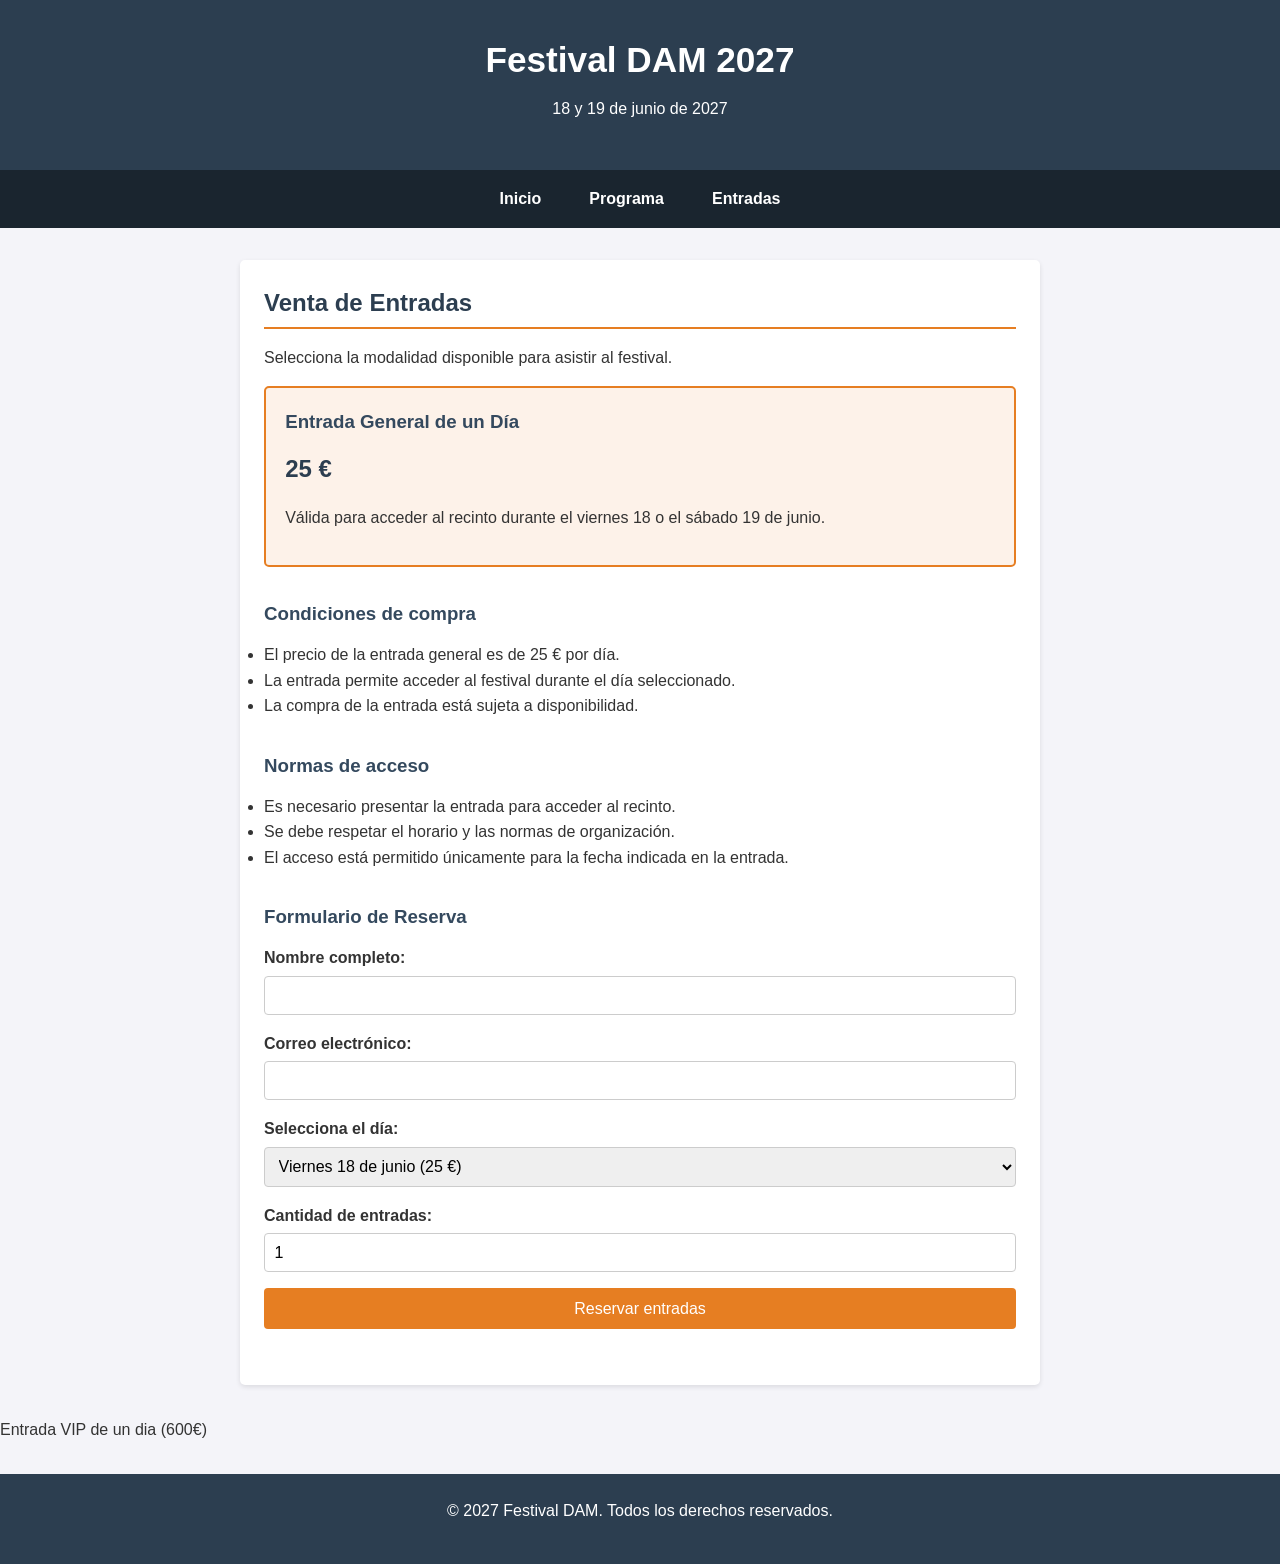
==== entradas.html @ 153cdbd9 "Update entradas.html" ====
<!DOCTYPE html>
<html lang="es">
<head>
    <meta charset="UTF-8">
    <meta name="viewport" content="width=device-width, initial-scale=1.0">
    <title>Festival DAM 2027 - Entradas</title>
    <link rel="stylesheet" href="style.css">
</head>
<body>
    <header>
        <h1>Festival DAM 2027</h1>
        <p>18 y 19 de junio de 2027</p>
    </header>

    <nav>
        <ul>
            <li><a href="index.html">Inicio</a></li>
            <li><a href="programa.html">Programa</a></li>
            <li><a href="entradas.html">Entradas</a></li>
        </ul>
    </nav>

    <main>
        <h2>Venta de Entradas</h2>
        <p>Selecciona la modalidad disponible para asistir al festival.</p>

        <div class="tarjeta-entrada">
            <h3>Entrada General de un Día</h3>
            <p class="precio">25 €</p>
            <p>Válida para acceder al recinto durante el viernes 18 o el sábado 19 de junio.</p>
        </div>

        <section>
            <h3>Condiciones de compra</h3>
            <ul>
                <li>El precio de la entrada general es de 25 € por día.</li>
                <li>La entrada permite acceder al festival durante el día seleccionado.</li>
                <li>La compra de la entrada está sujeta a disponibilidad.</li>
            </ul>
        </section>

        <section>
            <h3>Normas de acceso</h3>
            <ul>
                <li>Es necesario presentar la entrada para acceder al recinto.</li>
                <li>Se debe respetar el horario y las normas de organización.</li>
                <li>El acceso está permitido únicamente para la fecha indicada en la entrada.</li>
            </ul>
        </section>

        <section>
            <h3>Formulario de Reserva</h3>
            <form action="#" method="post">
                <label for="nombre">Nombre completo:</label>
                <input type="text" id="nombre" name="nombre" required>

                <label for="email">Correo electrónico:</label>
                <input type="email" id="email" name="email" required>

                <label for="dia">Selecciona el día:</label>
                <select id="dia" name="dia">
                    <option value="viernes">Viernes 18 de junio (25 €)</option>
                    <option value="sabado">Sábado 19 de junio (25 €)</option>
                </select>

                <label for="cantidad">Cantidad de entradas:</label>
                <input type="number" id="cantidad" name="cantidad" min="1" max="10" value="1" required>

                <button type="submit" class="boton">Reservar entradas</button>
            </form>
        </section>
    </main>
<p>Entrada VIP de un dia (600€)</p>

    <footer>
        <p>© 2027 Festival DAM. Todos los derechos reservados.</p>
    </footer>
</body>
</html>
---- style.css ----
/* Estilos generales */
* {
    box-sizing: border-box;
    margin: 0;
    padding: 0;
}

body {
    font-family: Arial, Helvetica, sans-serif;
    line-height: 1.6;
    background-color: #f4f4f9;
    color: #333;
}

/* Cabecera */
header {
    background-color: #2c3e50;
    color: #ffffff;
    text-align: center;
    padding: 2rem 1rem;
}

header h1 {
    font-size: 2.2rem;
    margin-bottom: 0.5rem;
}

/* Navegación */
nav {
    background-color: #1a252f;
}

nav ul {
    list-style: none;
    display: flex;
    justify-content: center;
}

nav ul li a {
    display: block;
    color: #ffffff;
    text-decoration: none;
    padding: 1rem 1.5rem;
    font-weight: bold;
}

nav ul li a:hover {
    background-color: #e67e22;
}

/* Contenido principal */
main {
    max-width: 800px;
    margin: 2rem auto;
    padding: 1.5rem;
    background-color: #ffffff;
    border-radius: 5px;
    box-shadow: 0 2px 5px rgba(0, 0, 0, 0.1);
}

section {
    margin-bottom: 2rem;
}

h2 {
    color: #2c3e50;
    margin-bottom: 1rem;
    border-bottom: 2px solid #e67e22;
    padding-bottom: 0.3rem;
}

h3 {
    color: #34495e;
    margin-bottom: 0.8rem;
}

p {
    margin-bottom: 1rem;
}

/* Elementos específicos */
.eslogan {
    font-size: 1.2rem;
    font-weight: bold;
    color: #e67e22;
}

.boton {
    display: inline-block;
    background-color: #e67e22;
    color: #ffffff;
    padding: 0.7rem 1.2rem;
    text-decoration: none;
    border: none;
    border-radius: 4px;
    font-size: 1rem;
    cursor: pointer;
}

.boton:hover {
    background-color: #d35400;
}

/* Tablas del programa */
table {
    width: 100%;
    border-collapse: collapse;
    margin-bottom: 1.5rem;
}

th, td {
    border: 1px solid #ddd;
    padding: 0.8rem;
    text-align: left;
}

th {
    background-color: #2c3e50;
    color: #ffffff;
}

.cabeza-cartel {
    background-color: #fdf2e9;
    font-weight: bold;
}

/* Tarjeta y formulario de entradas */
.tarjeta-entrada {
    border: 2px solid #e67e22;
    padding: 1.2rem;
    border-radius: 5px;
    margin-bottom: 2rem;
    background-color: #fdf2e9;
}

.precio {
    font-size: 1.5rem;
    font-weight: bold;
    color: #2c3e50;
}

form {
    display: flex;
    flex-direction: column;
}

label {
    margin-bottom: 0.3rem;
    font-weight: bold;
}

input, select {
    padding: 0.6rem;
    margin-bottom: 1rem;
    border: 1px solid #ccc;
    border-radius: 4px;
    font-size: 1rem;
}

/* Pie de página */
footer {
    text-align: center;
    padding: 1.5rem;
    background-color: #2c3e50;
    color: #ffffff;
    margin-top: 2rem;
}
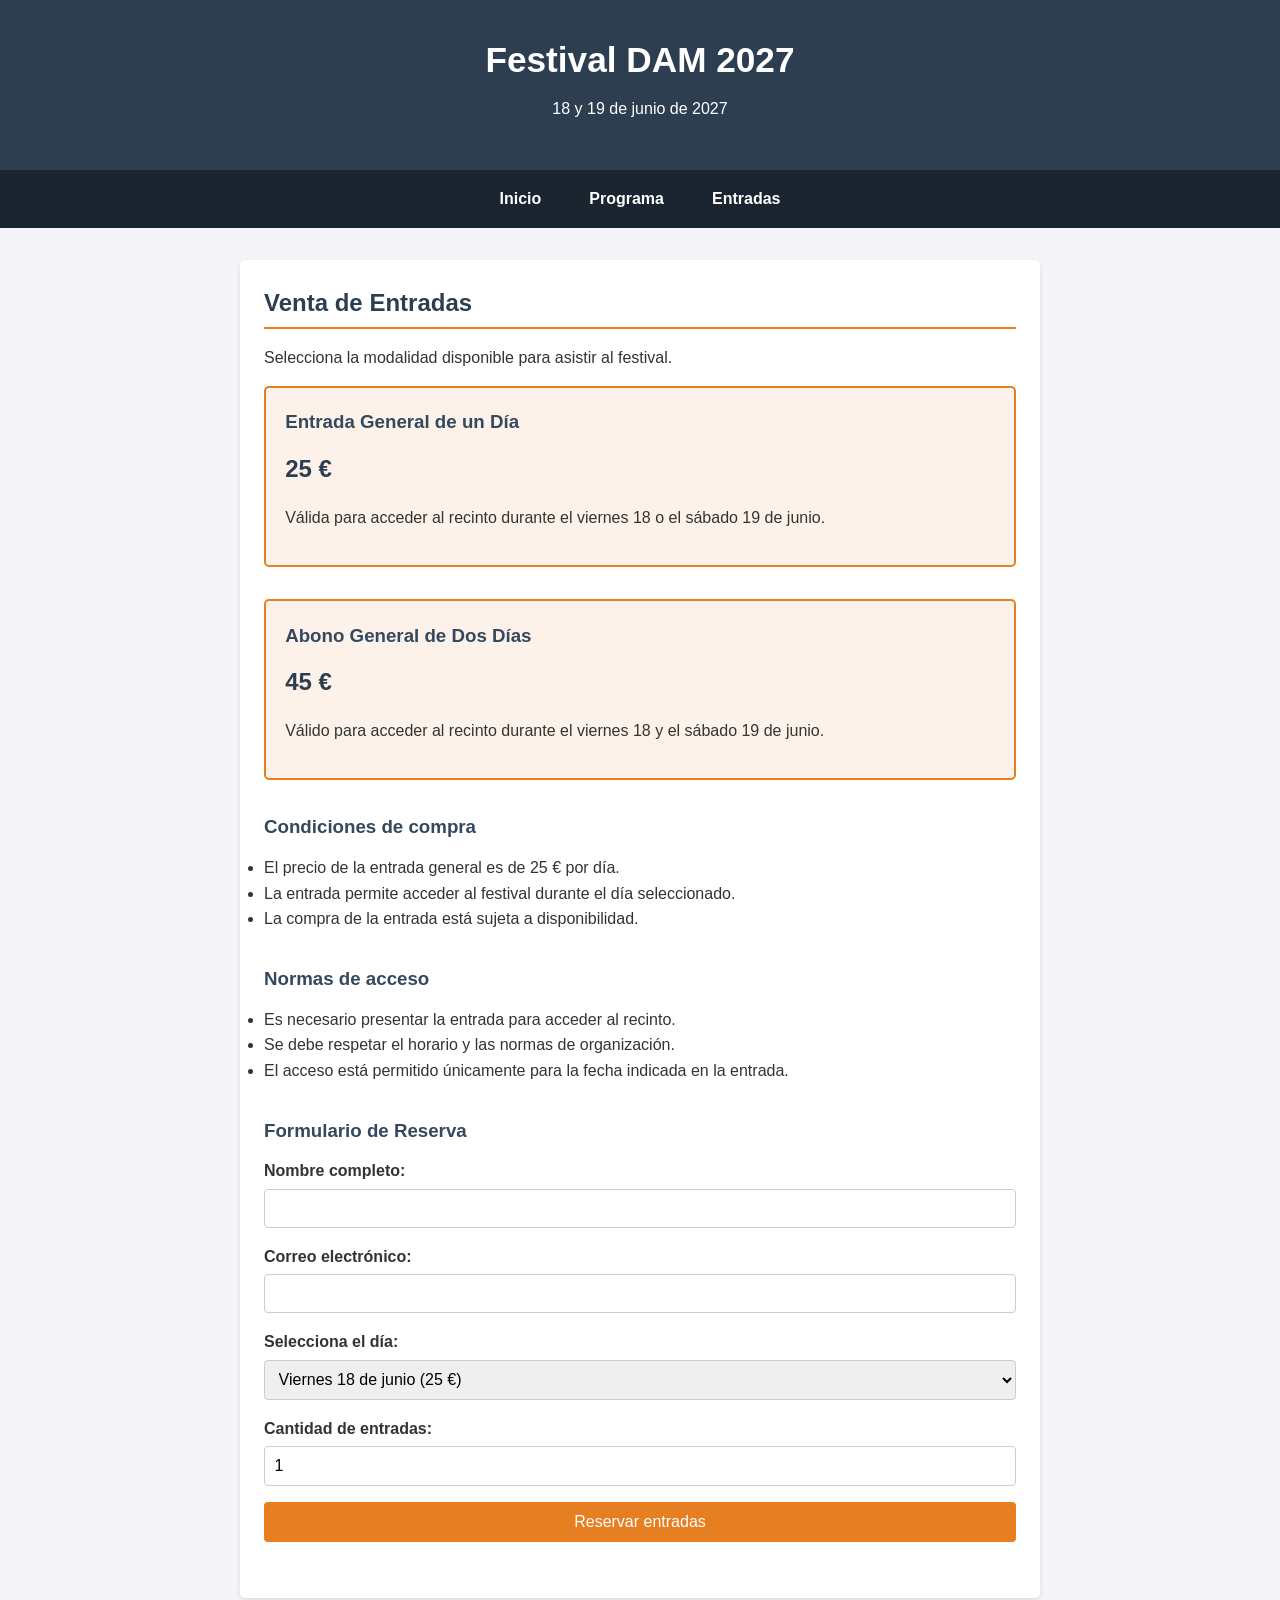
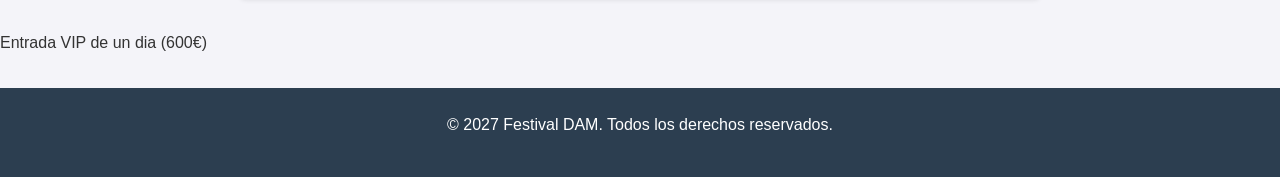
==== commit 555acff0: "Merge branch 'main' into feature/abono-dos-dias" ====
--- a/entradas.html
+++ b/entradas.html
@@ -30,6 +30,12 @@
             <p class="precio">25 €</p>
             <p>Válida para acceder al recinto durante el viernes 18 o el sábado 19 de junio.</p>
         </div>
+
+	<div class="tarjeta-entrada">
+   	    <h3>Abono General de Dos Días</h3>
+            <p class="precio">45 €</p>
+            <p>Válido para acceder al recinto durante el viernes 18 y el sábado 19 de junio.</p>
+	</div>
 
         <section>
             <h3>Condiciones de compra</h3>
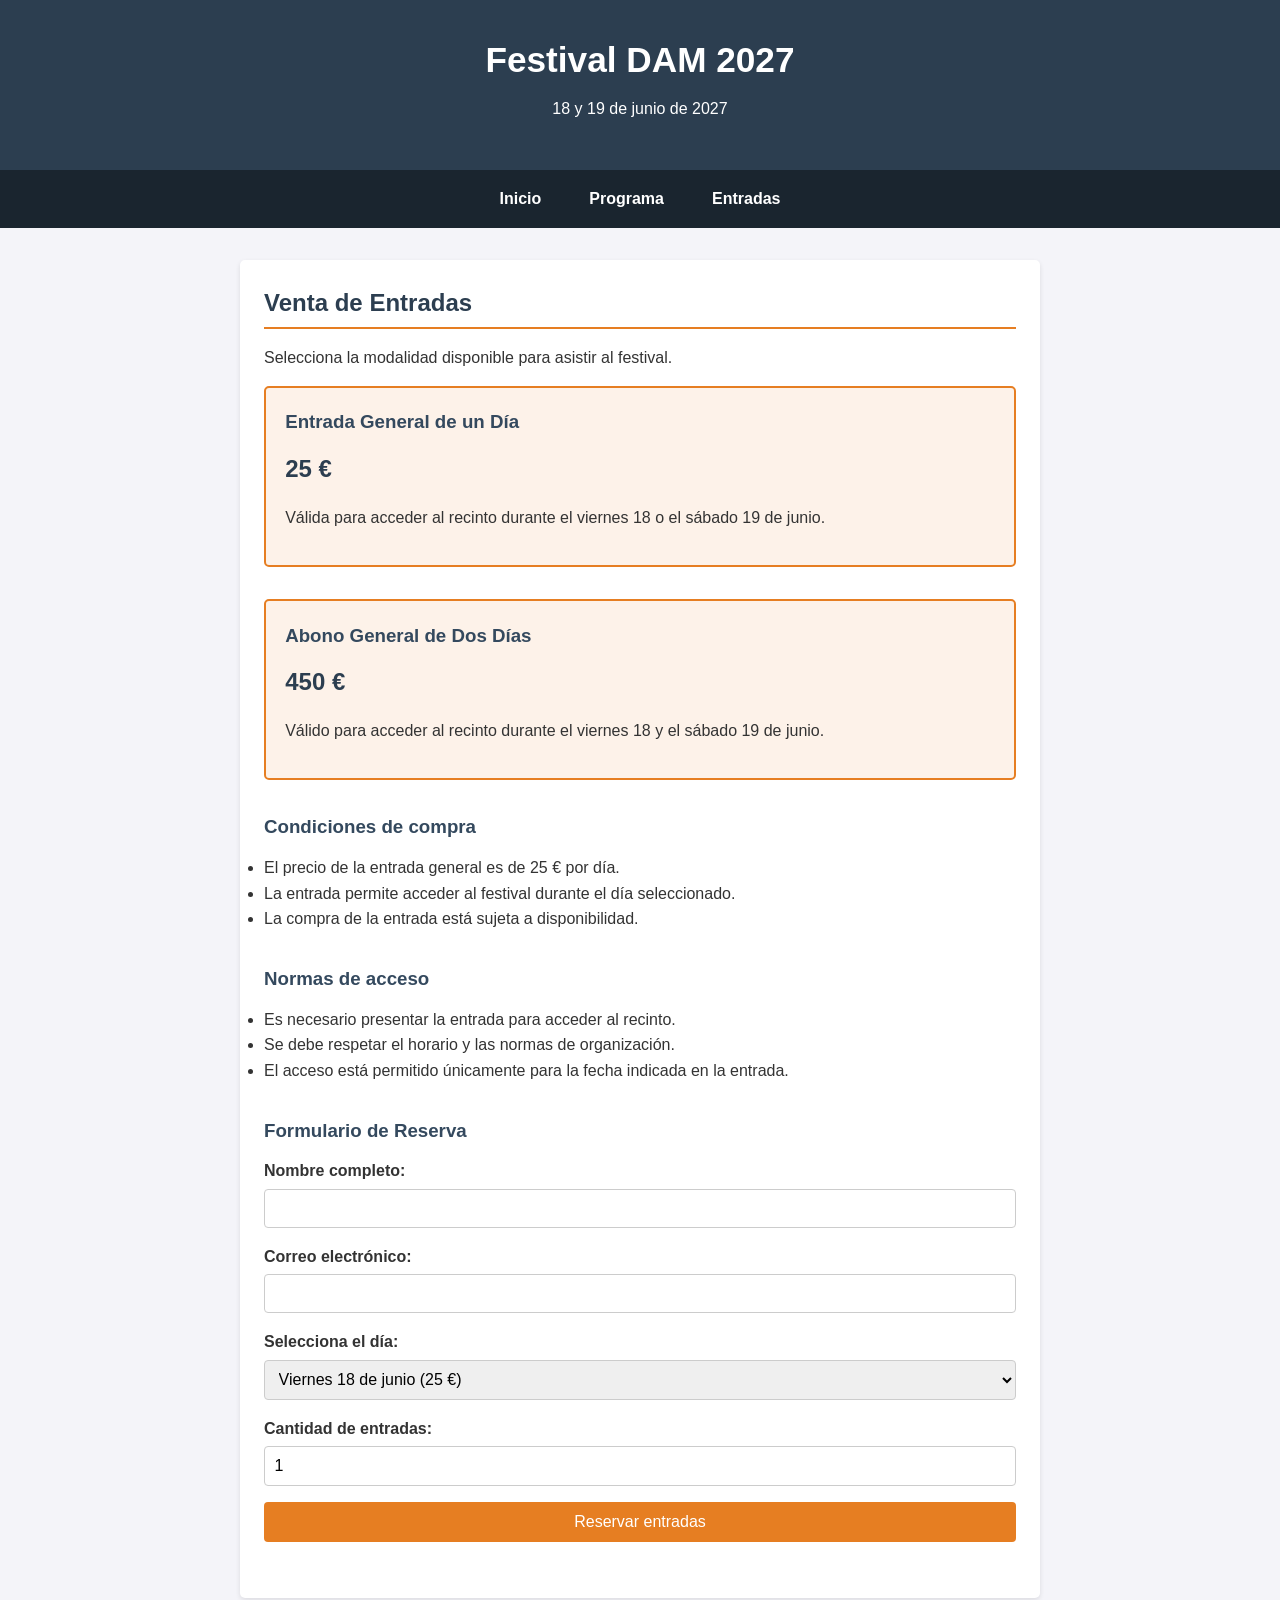
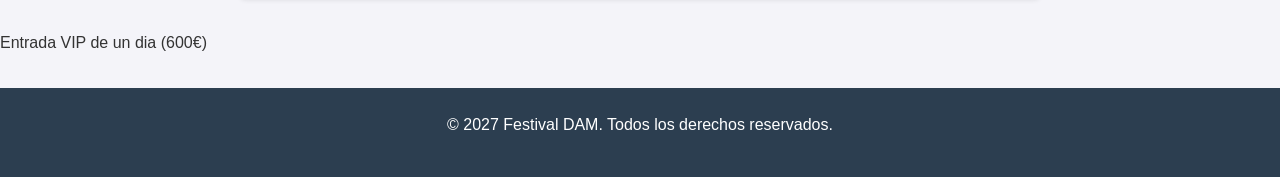
==== commit 1a88920c: "introducir error en abono general de 2 dias" ====
--- a/entradas.html
+++ b/entradas.html
@@ -33,7 +33,7 @@
 
 	<div class="tarjeta-entrada">
    	    <h3>Abono General de Dos Días</h3>
-            <p class="precio">45 €</p>
+            <p class="precio">450 €</p>
             <p>Válido para acceder al recinto durante el viernes 18 y el sábado 19 de junio.</p>
 	</div>
 
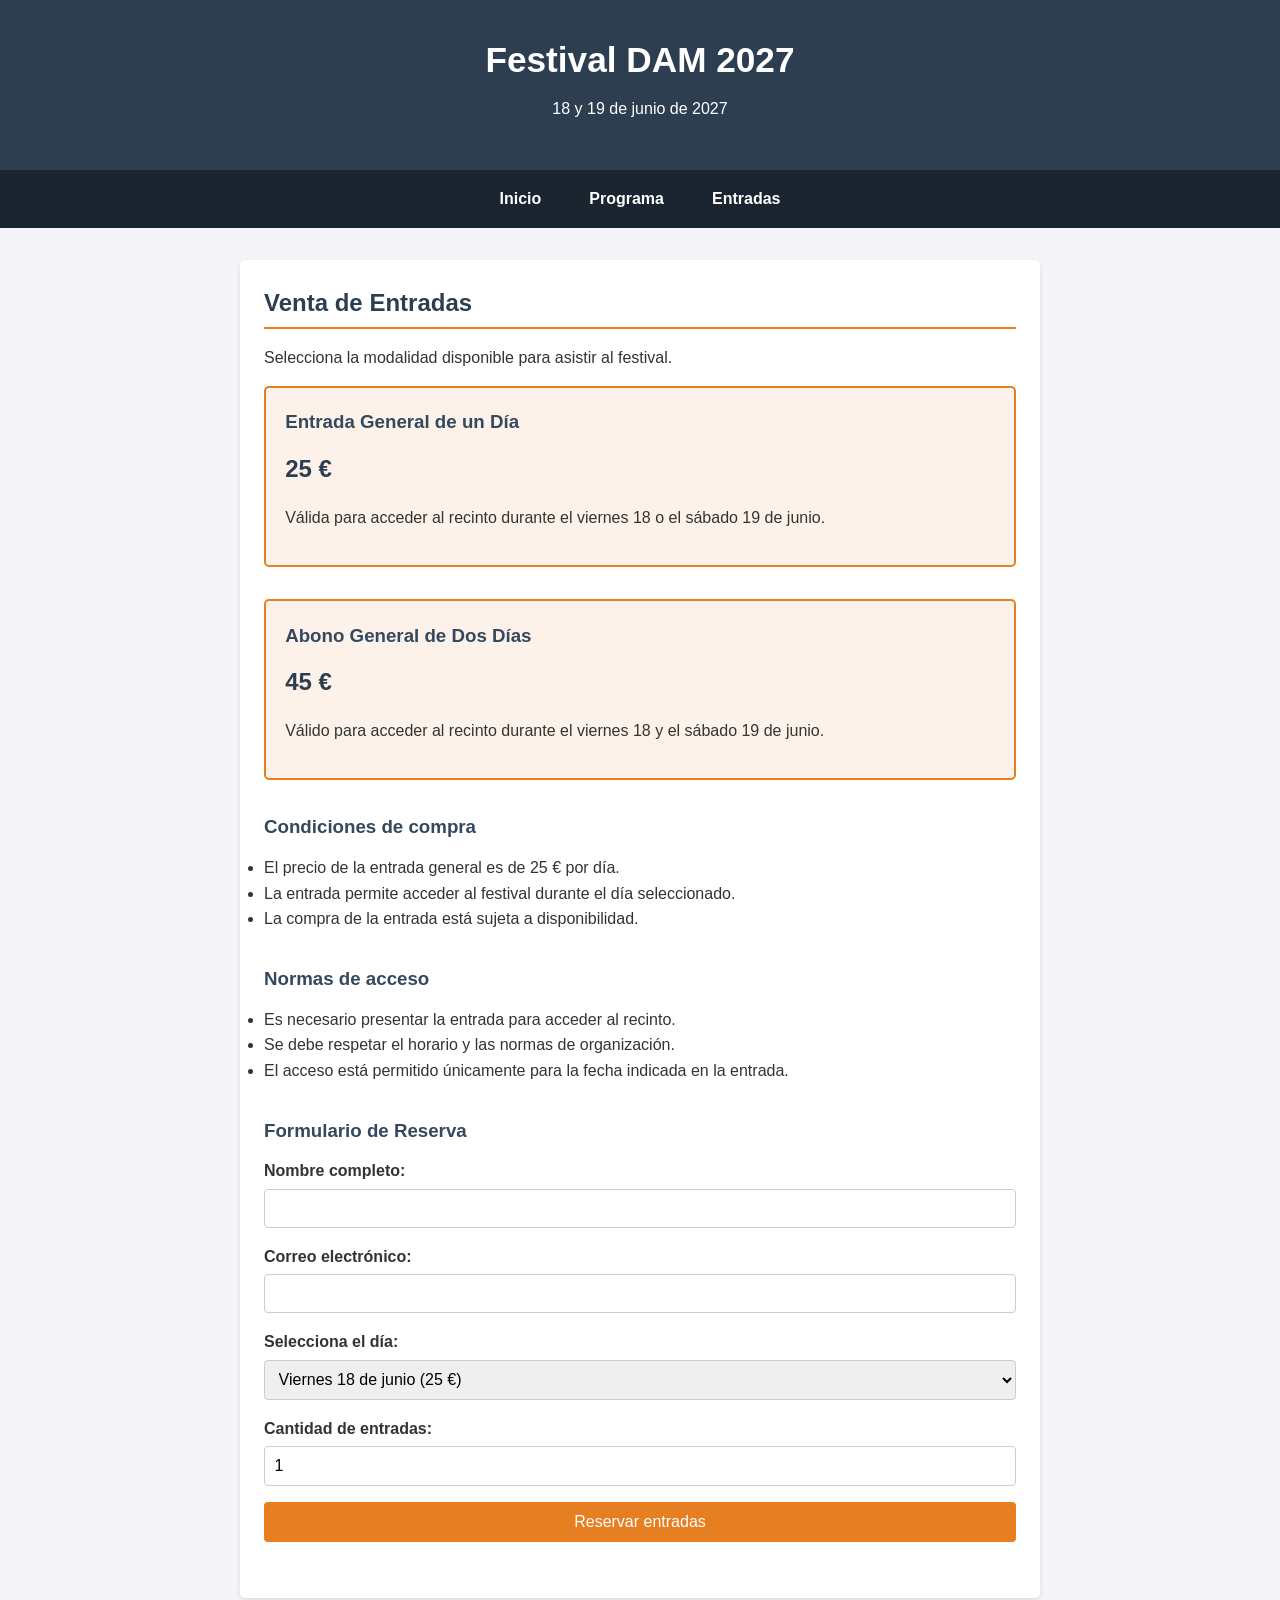
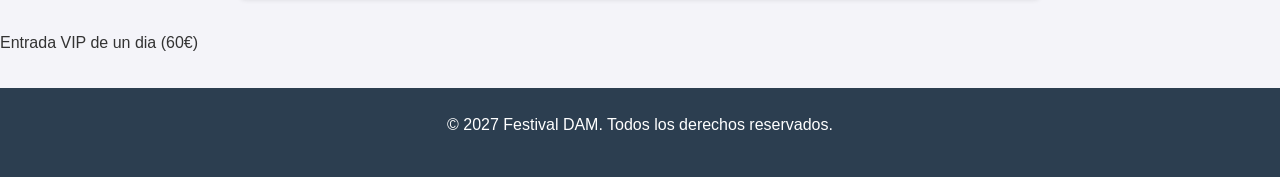
==== commit 3a170710: "Update entradas.html entradas puestas a 60 tras un fallo mio" ====
--- a/entradas.html
+++ b/entradas.html
@@ -33,7 +33,7 @@
 
 	<div class="tarjeta-entrada">
    	    <h3>Abono General de Dos Días</h3>
-            <p class="precio">450 €</p>
+            <p class="precio">45 €</p>
             <p>Válido para acceder al recinto durante el viernes 18 y el sábado 19 de junio.</p>
 	</div>
 
@@ -77,7 +77,7 @@
             </form>
         </section>
     </main>
-<p>Entrada VIP de un dia (600€)</p>
+<p>Entrada VIP de un dia (60€)</p>
 
     <footer>
         <p>© 2027 Festival DAM. Todos los derechos reservados.</p>
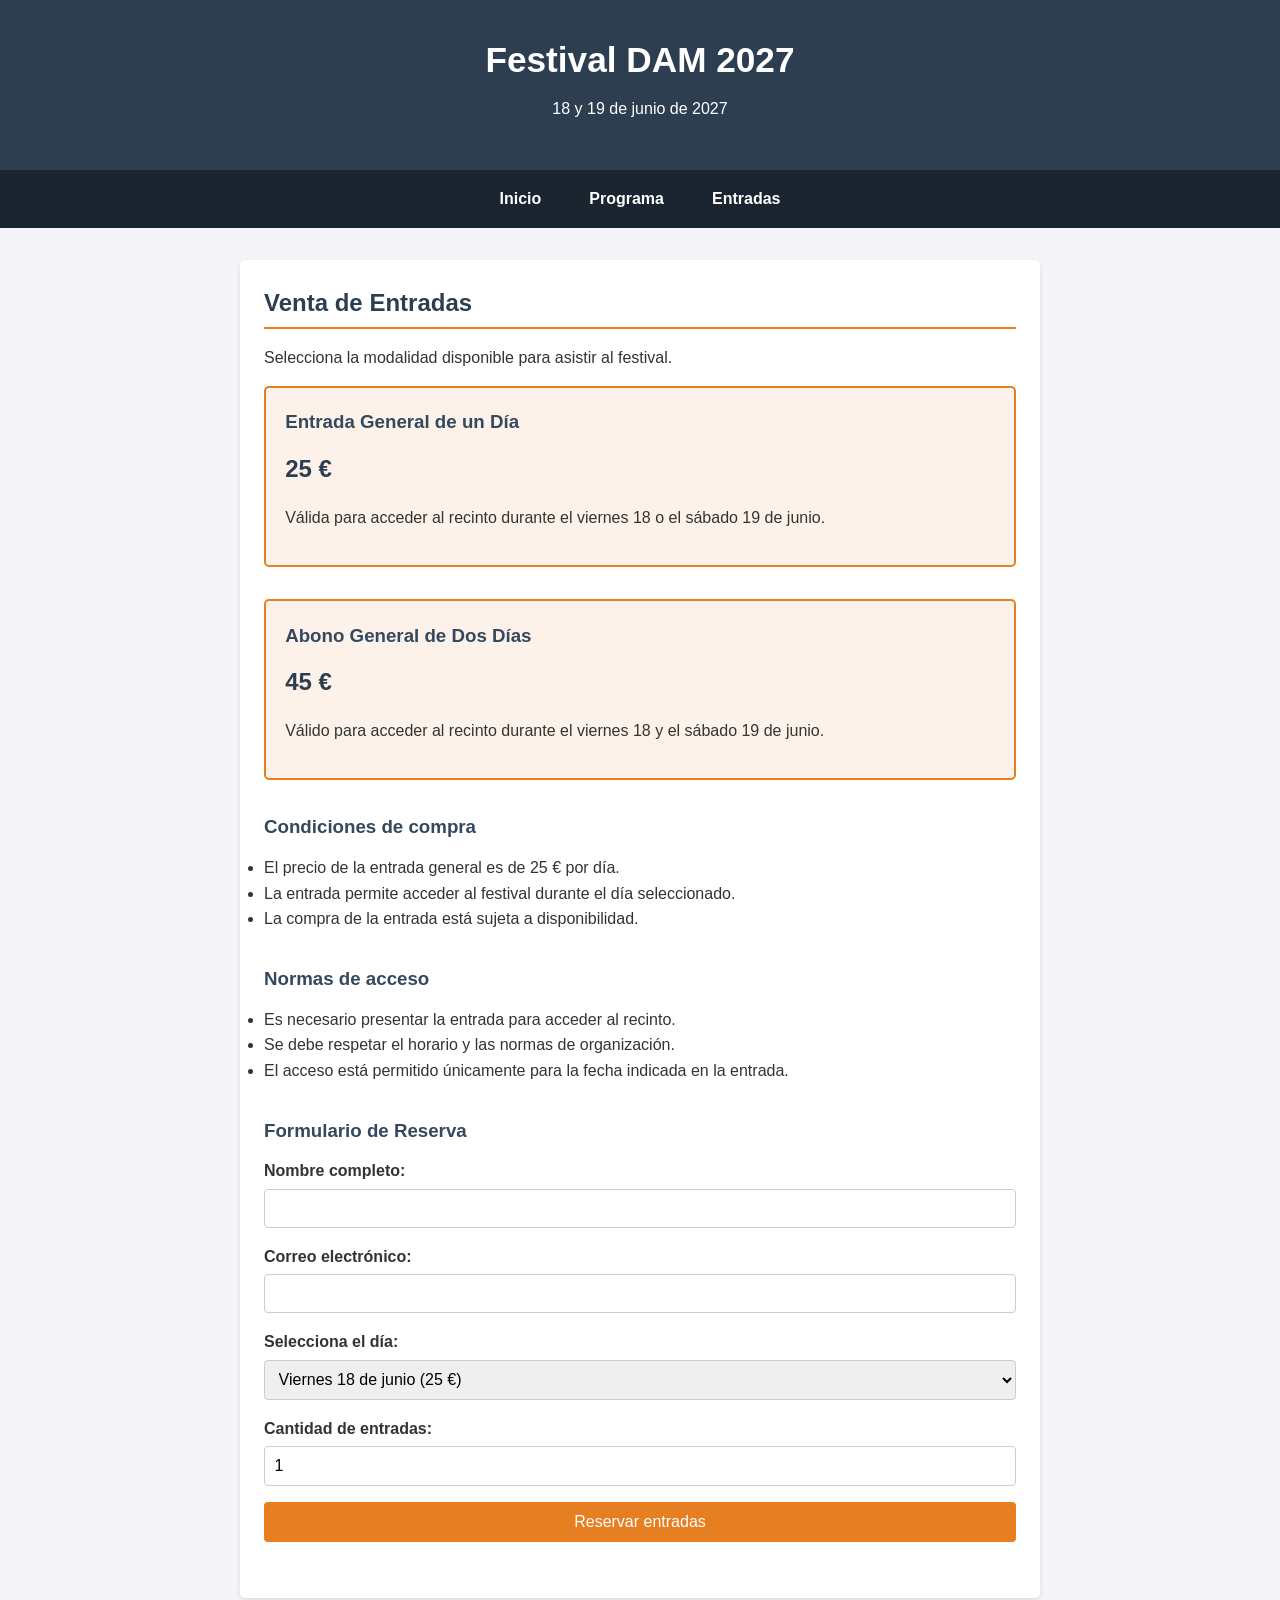
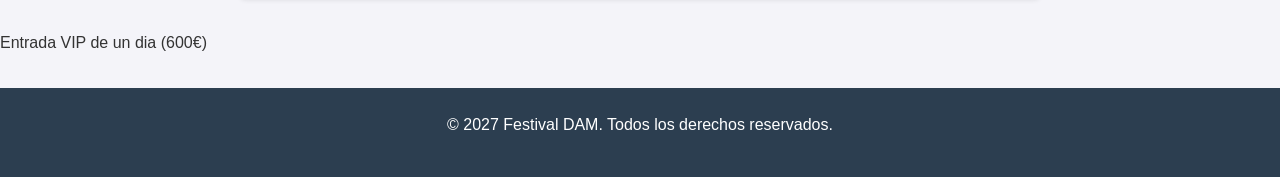
==== commit b66f33bd: "entradas VIP a 600€" ====
--- a/entradas.html
+++ b/entradas.html
@@ -77,7 +77,7 @@
             </form>
         </section>
     </main>
-<p>Entrada VIP de un dia (60€)</p>
+<p>Entrada VIP de un dia (600€)</p>
 
     <footer>
         <p>© 2027 Festival DAM. Todos los derechos reservados.</p>
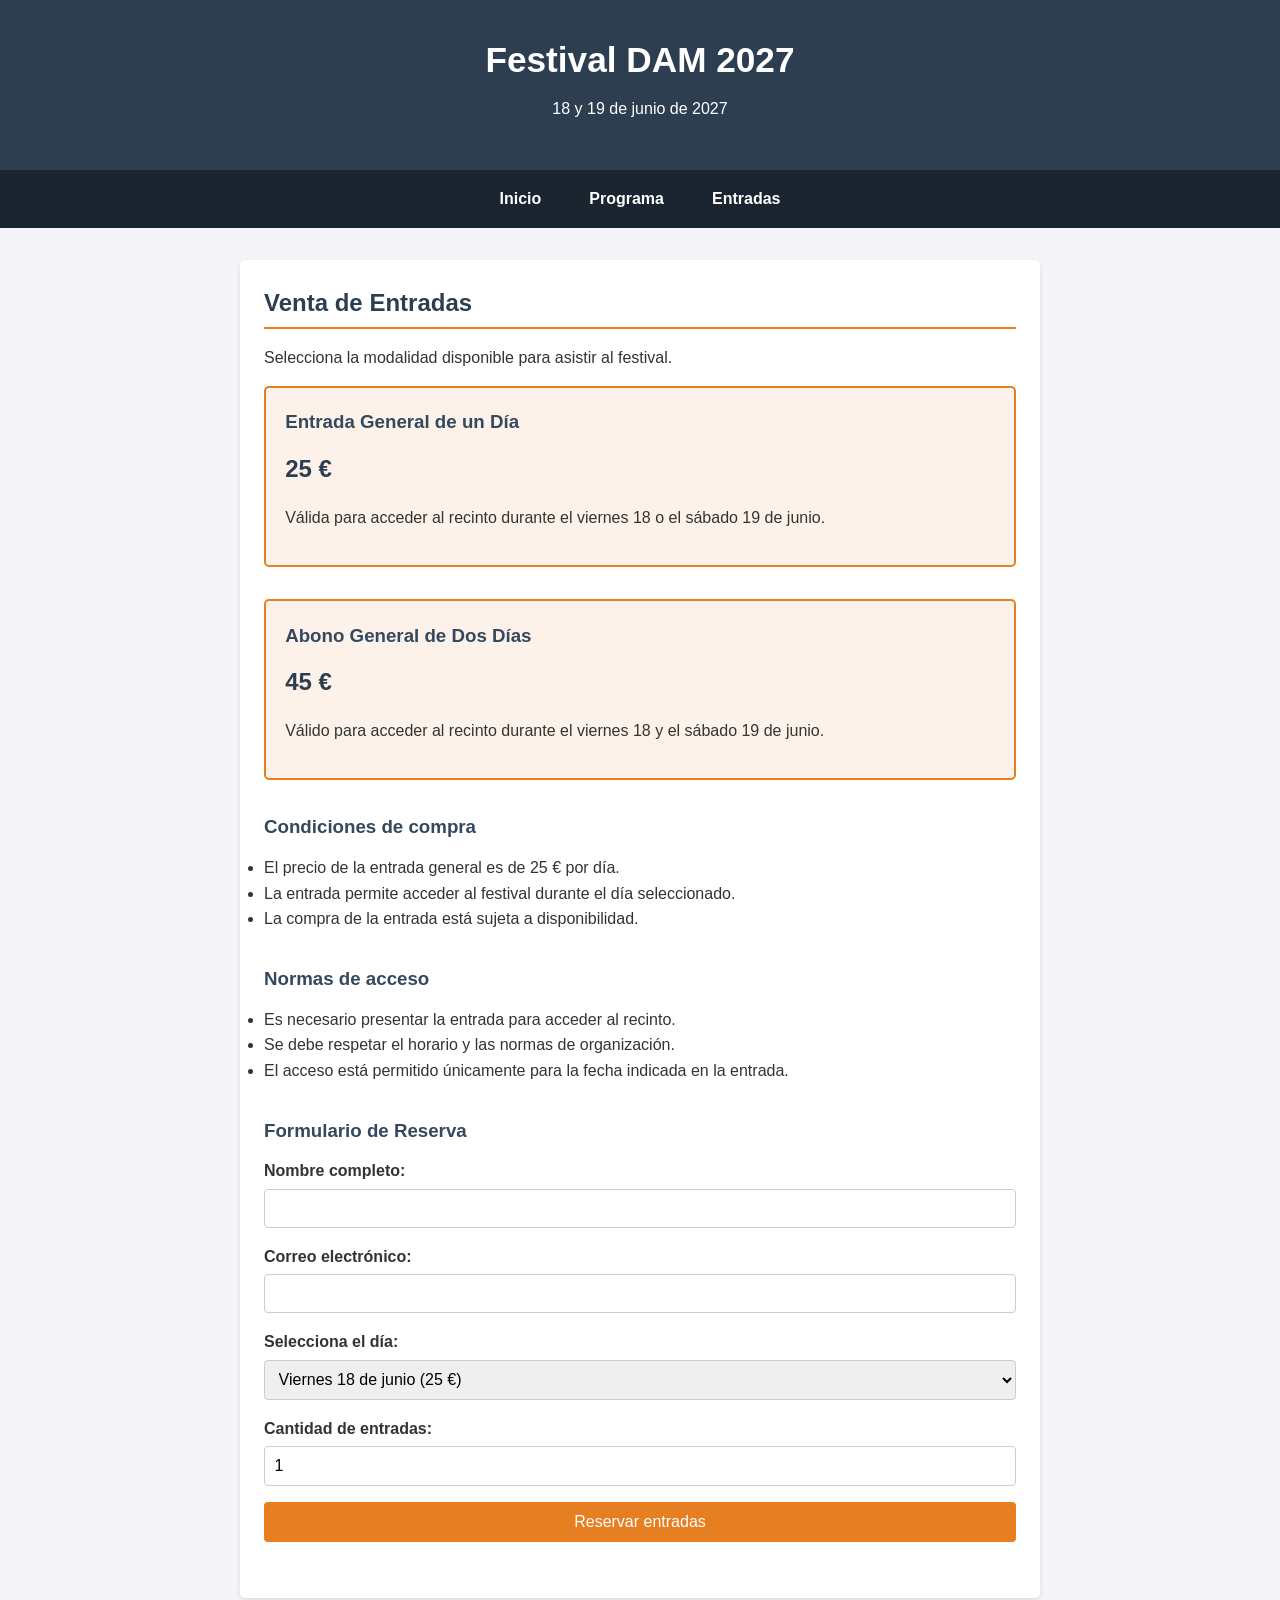
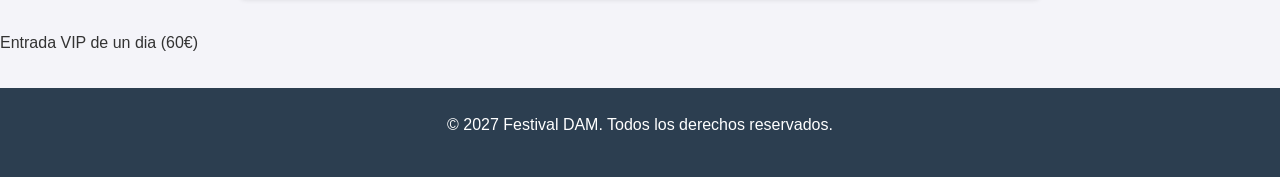
==== commit ae90499e: "Revert "entradas VIP a 600€" This reverts commit b66f33bd07605768e2a348c8fd492165ad8988ed." ====
--- a/entradas.html
+++ b/entradas.html
@@ -77,7 +77,7 @@
             </form>
         </section>
     </main>
-<p>Entrada VIP de un dia (600€)</p>
+<p>Entrada VIP de un dia (60€)</p>
 
     <footer>
         <p>© 2027 Festival DAM. Todos los derechos reservados.</p>
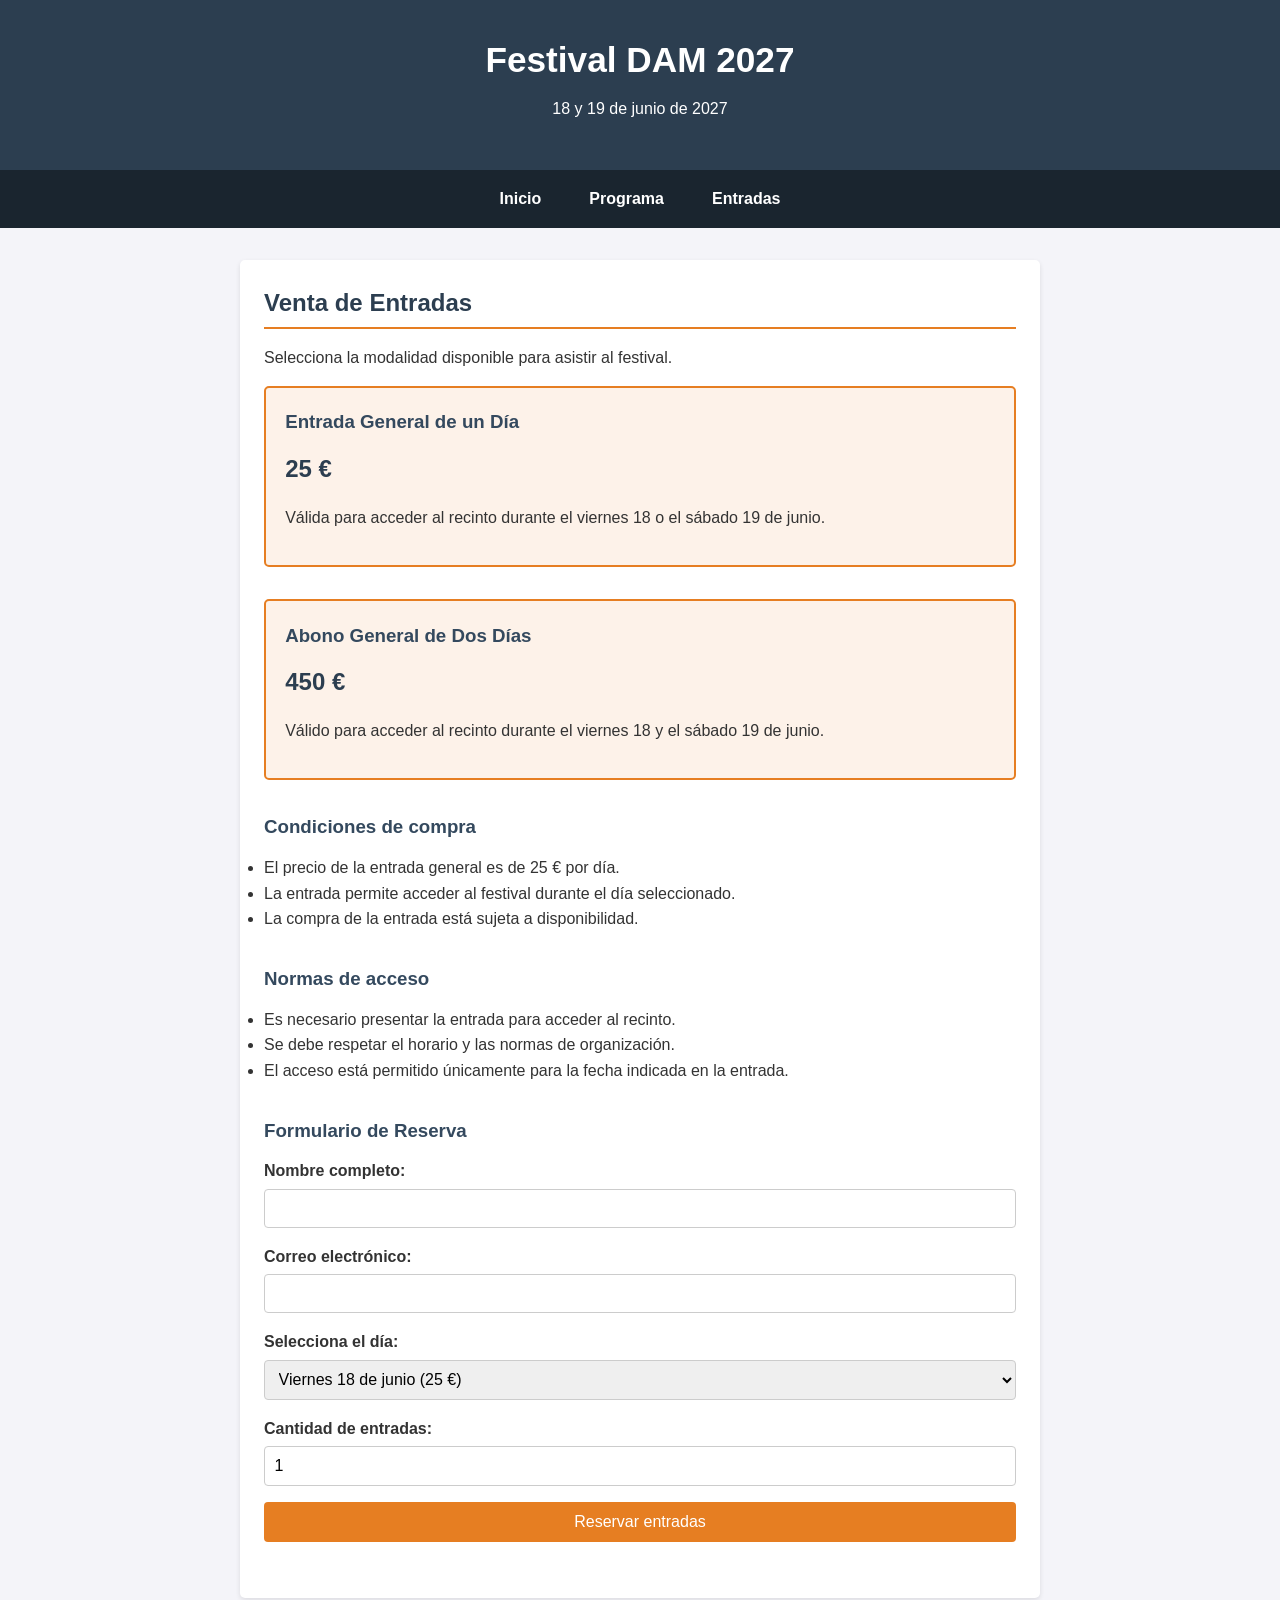
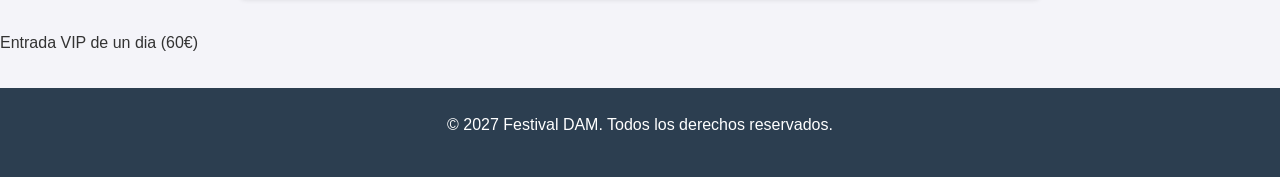
==== commit e1a5f8bd: "comits listos para hacer el merge" ====
--- a/entradas.html
+++ b/entradas.html
@@ -33,7 +33,7 @@
 
 	<div class="tarjeta-entrada">
    	    <h3>Abono General de Dos Días</h3>
-            <p class="precio">45 €</p>
+            <p class="precio">450 €</p>
             <p>Válido para acceder al recinto durante el viernes 18 y el sábado 19 de junio.</p>
 	</div>
 
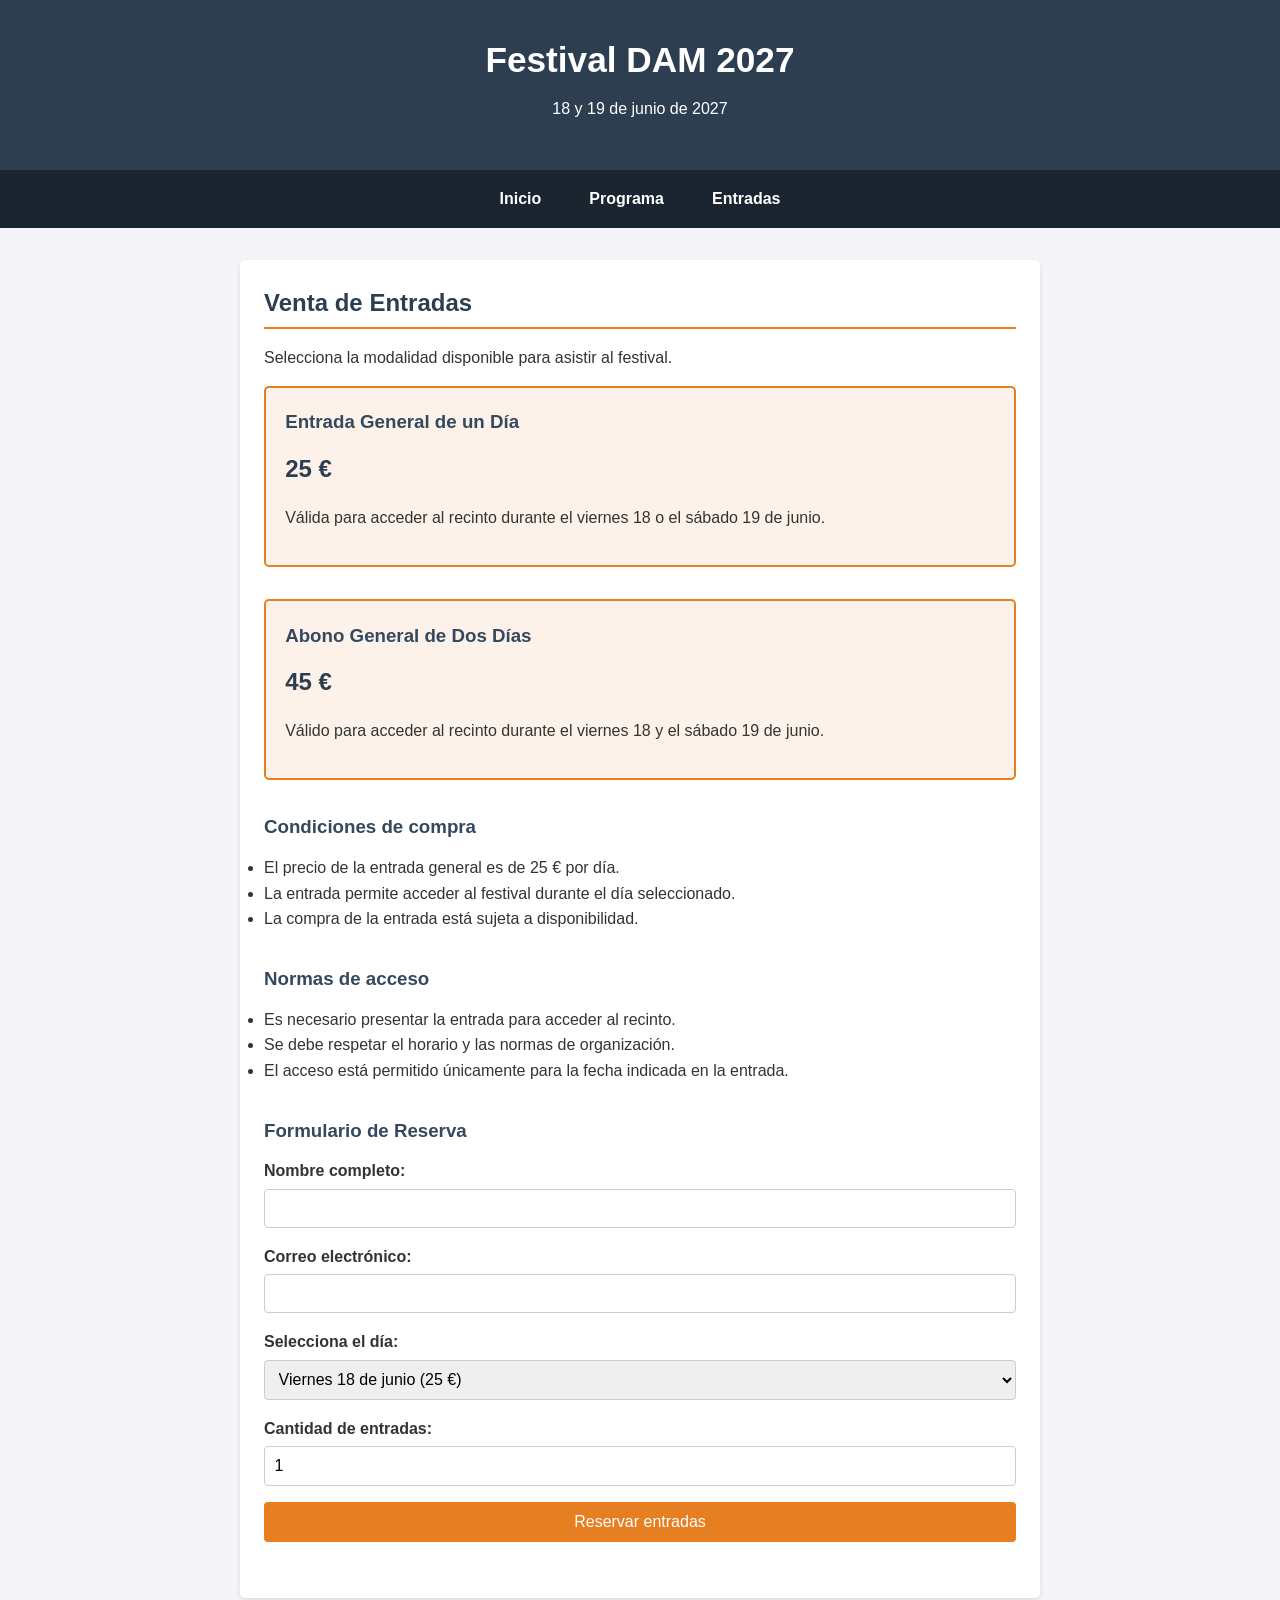
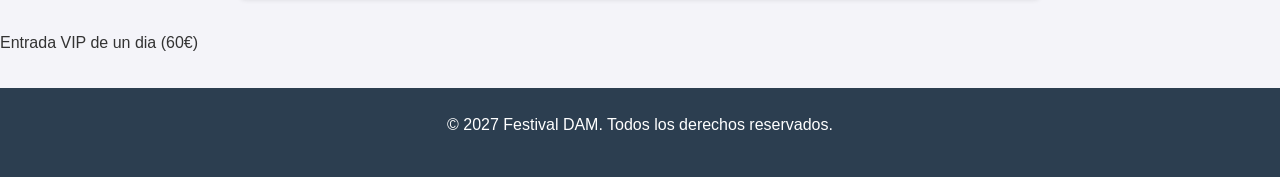
==== commit 607b4c69: "Revert "introducir error en abono general de 2 dias" This reverts commit 1a88920cb7590b1d6604bcb69e6" ====
--- a/entradas.html
+++ b/entradas.html
@@ -33,7 +33,7 @@
 
 	<div class="tarjeta-entrada">
    	    <h3>Abono General de Dos Días</h3>
-            <p class="precio">450 €</p>
+            <p class="precio">45 €</p>
             <p>Válido para acceder al recinto durante el viernes 18 y el sábado 19 de junio.</p>
 	</div>
 
